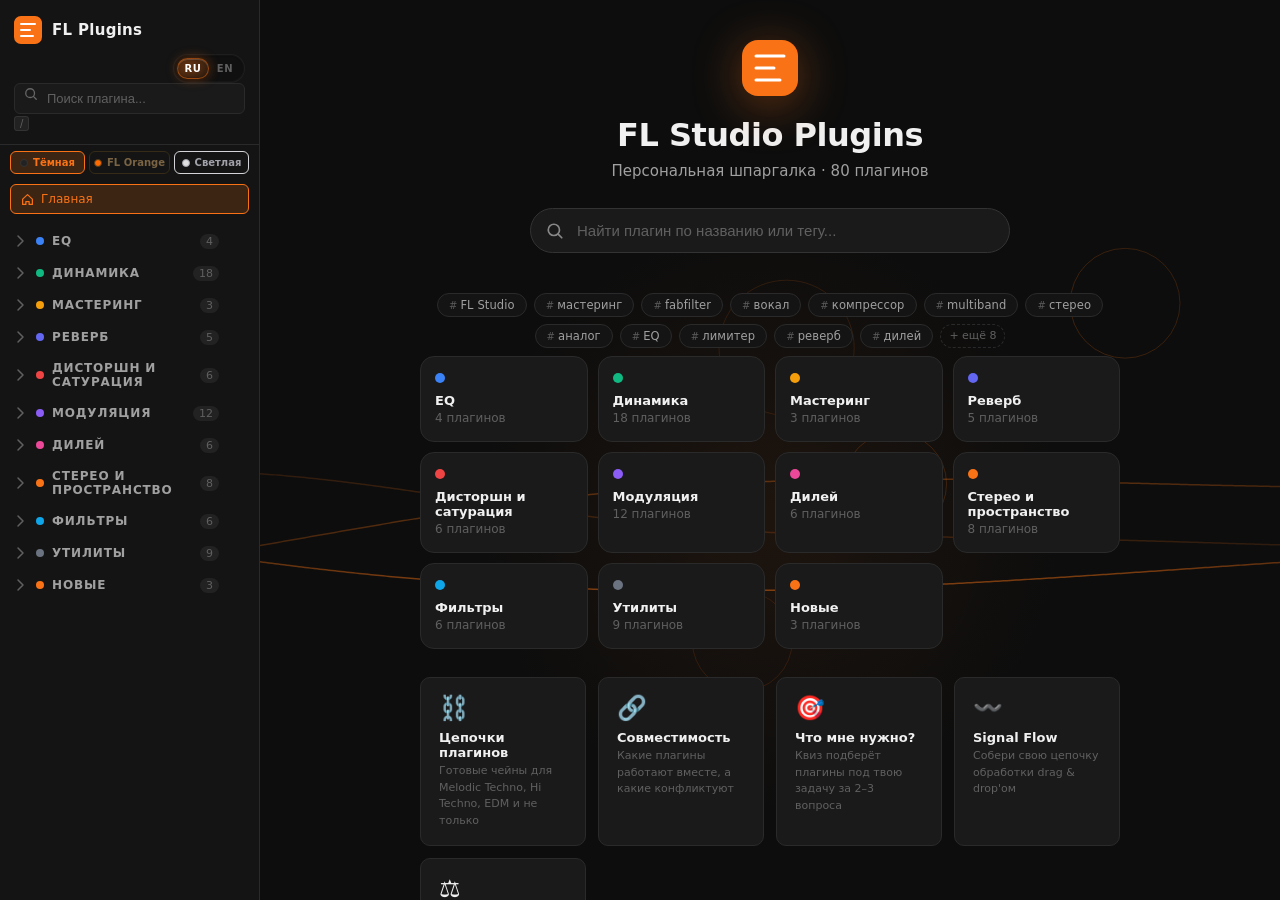
==== index.html @ 652b51f6 "Initial commit: FL Studio plugin cheatsheet" ====
<!DOCTYPE html>
<html lang="ru">
<head>
  <meta charset="UTF-8">
  <meta name="viewport" content="width=device-width, initial-scale=1.0">
  <title>FL Studio — Plugin Cheatsheet</title>
  <link rel="stylesheet" href="css/styles.css">
</head>
<body>

  <!-- ===== SIDEBAR ===== -->
  <aside id="sidebar">
    <div class="sidebar-top">
      <div class="logo" onclick="goHome()" title="На главную" style="cursor:pointer">
        <svg width="28" height="28" viewBox="0 0 28 28" fill="none">
          <rect width="28" height="28" rx="7" fill="#F97316"/>
          <path d="M7 8h14M7 14h9M7 20h12" stroke="#fff" stroke-width="2" stroke-linecap="round"/>
        </svg>
        <span>FL Plugins</span>
      </div>
      <div class="lang-switch" id="lang-switch">
        <div class="lang-switch-thumb"></div>
        <button class="lang-switch-opt" id="lang-btn-ru" onclick="setLang('ru')">RU</button>
        <button class="lang-switch-opt" id="lang-btn-en" onclick="setLang('en')">EN</button>
      </div>
      <div class="sidebar-search-wrap">
        <svg class="search-icon" width="14" height="14" viewBox="0 0 16 16" fill="none">
          <circle cx="7" cy="7" r="5" stroke="#666" stroke-width="1.5"/>
          <path d="M11 11l3 3" stroke="#666" stroke-width="1.5" stroke-linecap="round"/>
        </svg>
        <input type="text" id="sidebar-search" placeholder="Поиск плагина...">
        <span class="kbd">/</span>
      </div>
    </div>

    <div class="sidebar-home-wrap">
      <button class="sidebar-home-btn" id="sidebar-home-btn" onclick="goHome()">
        <svg width="13" height="13" viewBox="0 0 16 16" fill="none">
          <path d="M2 7.5L8 2l6 5.5V14H10v-3.5H6V14H2V7.5z"
                stroke="currentColor" stroke-width="1.5"
                stroke-linejoin="round" stroke-linecap="round"/>
        </svg>
        Главная
      </button>
    </div>

    <nav id="plugin-tree">
      <!-- заполняется из app.js -->
    </nav>
  </aside>

  <!-- ===== MAIN ===== -->
  <main id="main">

    <!-- WELCOME SCREEN -->
    <div id="welcome">
      <canvas id="welcome-canvas"></canvas>
      <div class="welcome-glow"></div>
      <div class="welcome-inner">
        <div class="welcome-logo">
          <svg width="56" height="56" viewBox="0 0 56 56" fill="none">
            <rect width="56" height="56" rx="16" fill="#F97316"/>
            <path d="M14 16h28M14 28h18M14 40h24" stroke="#fff" stroke-width="3" stroke-linecap="round"/>
          </svg>
        </div>
        <h1>FL Studio Plugins</h1>
        <p>Персональная шпаргалка · <span id="total-count"></span> плагинов</p>
        <div class="welcome-search-wrap">
          <svg width="18" height="18" viewBox="0 0 16 16" fill="none">
            <circle cx="7" cy="7" r="5" stroke="#888" stroke-width="1.5"/>
            <path d="M11 11l3 3" stroke="#888" stroke-width="1.5" stroke-linecap="round"/>
          </svg>
          <input type="text" id="welcome-search" placeholder="Найти плагин по названию или тегу...">
        </div>
        <!-- Tag chips — заполняются из app.js -->
        <div id="tag-chips-wrap" class="tag-chips-wrap"></div>
        <div id="category-grid">
          <!-- карточки категорий из app.js -->
        </div>
      </div>
    </div>

    <!-- PLUGIN DETAIL -->
    <div id="plugin-detail" class="hidden">

      <div id="plugin-hero">
        <div id="plugin-hero-bg"></div>
        <div class="plugin-hero-content">
          <div id="plugin-icon-wrap">
            <!-- svg иконка из app.js -->
          </div>
          <div class="plugin-hero-meta">
            <div id="plugin-developer"></div>
            <h1 id="plugin-name"></h1>
            <p id="plugin-tagline"></p>
            <div id="plugin-badge-row"></div>
          </div>
        </div>
      </div>

      <div class="plugin-body">
        <div class="tabs" id="tabs">
          <button class="tab-btn active" data-tab="overview">Обзор</button>
          <button class="tab-btn" data-tab="guide">Полный гайд</button>
          <button class="tab-btn" data-tab="tips">Типсы и трюки</button>
          <button class="tab-btn" data-tab="params">Параметры</button>
          <button class="tab-btn tab-btn-forum" data-tab="forum">
            <svg width="11" height="11" viewBox="0 0 16 16" fill="none" style="margin-right:4px;vertical-align:-1px;flex-shrink:0">
              <path d="M2 3h12v8H9l-3 3v-3H2V3z" stroke="currentColor" stroke-width="1.5" stroke-linejoin="round"/>
            </svg>С форумов
          </button>
        </div>

        <div id="tab-overview" class="tab-pane active"></div>
        <div id="tab-guide"    class="tab-pane"></div>
        <div id="tab-tips"     class="tab-pane"></div>
        <div id="tab-params"   class="tab-pane"></div>
        <div id="tab-forum"    class="tab-pane"></div>
      </div>

    </div>

  </main>

  <!-- Sidebar hover tooltip -->
  <div id="sidebar-plugin-tooltip"></div>

  <script src="js/data.js"></script>
  <script src="js/chains.js"></script>
  <script src="js/lang.js"></script>
  <script src="js/data.en.js"></script>

  <script src="js/app/core.js"></script>
  <script src="js/app/helpers.js"></script>
  <script src="js/app/init.js"></script>
  <script src="js/app/tag-chips-welcome-canvas.js"></script>
  <script src="js/app/sidebar-categories.js"></script>
  <script src="js/app/category-screen-anim.js"></script>
  <script src="js/app/feature-screen.js"></script>
  <script src="js/app/chains-screen.js"></script>
  <script src="js/app/compat-quiz-screen.js"></script>
  <script src="js/app/plugin-detail.js"></script>
  <script src="js/app/tabs-search-screens.js"></script>
  <script src="js/app/keyboard-nav.js"></script>
  <script src="js/app/compare-screen.js"></script>
  <script src="js/app/param-animations.js"></script>
  <script src="js/app/signal-flow.js"></script>
  <script src="js/app/main.js"></script>
</body>
</html>
---- css/styles.css ----
/* ============================================================
   FL Studio Plugin Cheatsheet — Theme System
   ============================================================ */

/* ── Dark (default) ── */
:root,
[data-theme="dark"] {
  --bg:          #0d0d0d;
  --bg-2:        #141414;
  --bg-3:        #1a1a1a;
  --bg-4:        #222222;
  --border:      #2a2a2a;
  --border-2:    #333333;
  --text:        #f0f0f0;
  --text-2:      #a0a0a0;
  --text-3:      #606060;
  --accent:      #F97316;
  --accent-dim:  #c45d0f;
  --accent-glow: rgba(249,115,22,0.18);
  --hero-img-filter: brightness(0.9);
}

/* ── FL Studio Orange ── */
[data-theme="fl-orange"] {
  --bg:          #100e09;
  --bg-2:        #181408;
  --bg-3:        #201a0e;
  --bg-4:        #2a2214;
  --border:      #352b17;
  --border-2:    #4a3a20;
  --text:        #f5e8d0;
  --text-2:      #b89e78;
  --text-3:      #7a6444;
  --accent:      #FF6B00;
  --accent-dim:  #cc5500;
  --accent-glow: rgba(255,107,0,0.2);
  --hero-img-filter: brightness(0.85) sepia(0.15);
}

/* ── Light ── */
[data-theme="light"] {
  --bg:          #f4f4f5;
  --bg-2:        #ffffff;
  --bg-3:        #f0f0f1;
  --bg-4:        #e4e4e7;
  --border:      #d4d4d8;
  --border-2:    #a1a1aa;
  --text:        #18181b;
  --text-2:      #52525b;
  --text-3:      #a1a1aa;
  --accent:      #ea5c00;
  --accent-dim:  #c44d00;
  --accent-glow: rgba(234,92,0,0.12);
  --hero-img-filter: brightness(0.95) saturate(0.9);
}

:root {
  --radius-sm:   6px;
  --radius-md:   10px;
  --radius-lg:   14px;
  --sidebar-w:   260px;
  --transition:  0.18s ease;
}

*, *::before, *::after { box-sizing: border-box; margin: 0; padding: 0; }

html, body {
  height: 100%;
  background: var(--bg);
  color: var(--text);
  font-family: -apple-system, BlinkMacSystemFont, 'Segoe UI', system-ui, sans-serif;
  font-size: 14px;
  overflow: hidden;
}

/* ============================================================
   LAYOUT
   ============================================================ */

body { display: flex; height: 100vh; }

#sidebar {
  width: var(--sidebar-w);
  min-width: var(--sidebar-w);
  background: var(--bg-2);
  border-right: 1px solid var(--border);
  display: flex;
  flex-direction: column;
  overflow: hidden;
}

#main {
  flex: 1;
  overflow-y: auto;
  position: relative;
  background: var(--bg);
}

/* ============================================================
   SIDEBAR — TOP
   ============================================================ */

.sidebar-top {
  padding: 16px 14px 12px;
  border-bottom: 1px solid var(--border);
  flex-shrink: 0;
}

.logo {
  display: flex;
  align-items: center;
  gap: 10px;
  margin-bottom: 12px;
}

.logo span {
  font-size: 15px;
  font-weight: 600;
  color: var(--text);
  letter-spacing: 0.02em;
}

.sidebar-search-wrap {
  position: relative;
}

.sidebar-search-wrap .search-icon {
  position: absolute;
  left: 10px;
  top: 50%;
  transform: translateY(-50%);
  pointer-events: none;
}

#sidebar-search {
  width: 100%;
  background: var(--bg-3);
  border: 1px solid var(--border);
  border-radius: var(--radius-sm);
  color: var(--text);
  font-size: 13px;
  padding: 7px 10px 7px 32px;
  outline: none;
  transition: border-color var(--transition);
}

#sidebar-search::placeholder { color: var(--text-3); }

#sidebar-search:focus {
  border-color: var(--accent);
}

/* ============================================================
   SIDEBAR — PLUGIN TREE
   ============================================================ */

#plugin-tree {
  flex: 1;
  overflow-y: auto;
  padding: 8px 0 16px;
}

#plugin-tree::-webkit-scrollbar { width: 4px; }
#plugin-tree::-webkit-scrollbar-track { background: transparent; }
#plugin-tree::-webkit-scrollbar-thumb { background: var(--bg-4); border-radius: 4px; }

/* Home button */
.sidebar-home-wrap {
  padding: 6px 10px 4px;
}

.sidebar-home-btn {
  display: flex;
  align-items: center;
  gap: 7px;
  width: 100%;
  padding: 7px 10px;
  background: var(--bg-3);
  border: 1px solid var(--border);
  border-radius: var(--radius-sm);
  color: var(--text-3);
  font-size: 12px;
  font-weight: 500;
  font-family: inherit;
  cursor: pointer;
  transition: all var(--transition);
  text-align: left;
}

.sidebar-home-btn:hover {
  background: var(--accent-glow);
  border-color: var(--accent);
  color: var(--accent);
}

.sidebar-home-btn.active {
  background: var(--accent-glow);
  border-color: var(--accent);
  color: var(--accent);
}

/* Category group */
.tree-category {
  margin-bottom: 2px;
}

.tree-cat-header {
  display: flex;
  align-items: center;
  gap: 8px;
  padding: 7px 14px;
  cursor: pointer;
  user-select: none;
  transition: background var(--transition);
  border-radius: 0;
}

.tree-cat-header:hover { background: var(--bg-3); }

.tree-cat-arrow {
  width: 14px;
  height: 14px;
  flex-shrink: 0;
  transition: transform 0.2s ease;
  color: var(--text-3);
}

.tree-category.open .tree-cat-arrow {
  transform: rotate(90deg);
}

.tree-cat-dot {
  width: 8px;
  height: 8px;
  border-radius: 50%;
  flex-shrink: 0;
}

.tree-cat-name {
  font-size: 12px;
  font-weight: 600;
  text-transform: uppercase;
  letter-spacing: 0.07em;
  color: var(--text-2);
  flex: 1;
}

/* Кнопка «открыть экран категории» в заголовке сайдбара */
.tree-cat-open-btn {
  opacity: 0;
  background: none;
  border: none;
  color: var(--text-3);
  cursor: pointer;
  padding: 2px 4px;
  border-radius: 4px;
  font-size: 12px;
  line-height: 1;
  transition: opacity 0.15s, color 0.15s, background 0.15s;
  flex-shrink: 0;
}
.tree-cat-header:hover .tree-cat-open-btn {
  opacity: 1;
}
.tree-cat-open-btn:hover {
  color: var(--accent);
  background: var(--accent-glow);
}

.tree-cat-count {
  font-size: 11px;
  color: var(--text-3);
  background: var(--bg-4);
  padding: 1px 6px;
  border-radius: 10px;
}

/* Plugin list inside category */
.tree-plugins {
  display: none;
  padding: 2px 0 4px 0;
}

.tree-category.open .tree-plugins { display: block; }

.tree-plugin {
  display: flex;
  align-items: center;
  gap: 8px;
  padding: 6px 14px 6px 36px;
  cursor: pointer;
  transition: background var(--transition);
  border-radius: 0;
  position: relative;
}

.tree-plugin:hover { background: var(--bg-3); }

.tree-plugin.active {
  background: var(--accent-glow);
}

.tree-plugin.active .tree-plugin-name {
  color: var(--accent);
}

.tree-plugin-name {
  font-size: 13px;
  color: var(--text-2);
  white-space: nowrap;
  overflow: hidden;
  text-overflow: ellipsis;
  transition: color var(--transition);
}

.tree-plugin-badge {
  margin-left: auto;
  font-size: 10px;
  padding: 1px 6px;
  border-radius: 8px;
  flex-shrink: 0;
  opacity: 0.7;
}

/* ============================================================
   WELCOME SCREEN
   ============================================================ */

#welcome {
  min-height: 100vh;
  display: flex;
  align-items: center;
  justify-content: center;
  padding: 40px 24px;
  position: relative;
  overflow: hidden;
}

#welcome-canvas {
  position: absolute;
  inset: 0;
  width: 100%;
  height: 100%;
  pointer-events: none;
  z-index: 0;
  opacity: 1;
  /* Маска: плавно гасим только у самых краёв */
  -webkit-mask-image: radial-gradient(ellipse 90% 85% at 50% 50%,
    black 40%, rgba(0,0,0,0.6) 70%, transparent 92%);
  mask-image: radial-gradient(ellipse 90% 85% at 50% 50%,
    black 40%, rgba(0,0,0,0.6) 70%, transparent 92%);
}

/* контент поверх канваса */
.welcome-glow,
.welcome-inner { position: relative; z-index: 1; }

.welcome-glow {
  position: absolute;
  width: 600px;
  height: 600px;
  border-radius: 50%;
  background: radial-gradient(circle, rgba(249,115,22,0.07) 0%, transparent 70%);
  top: 50%;
  left: 50%;
  transform: translate(-50%, -50%);
  pointer-events: none;
}

.welcome-inner {
  max-width: 700px;
  width: 100%;
  text-align: center;
  position: relative;
  z-index: 1;
}

.welcome-logo {
  display: flex;
  justify-content: center;
  margin-bottom: 20px;
}

.welcome-logo svg {
  filter: drop-shadow(0 8px 24px rgba(249,115,22,0.4));
}

#welcome h1 {
  font-size: 32px;
  font-weight: 700;
  color: var(--text);
  margin-bottom: 8px;
  letter-spacing: -0.5px;
}

#welcome p {
  font-size: 15px;
  color: var(--text-2);
  margin-bottom: 28px;
}

.welcome-search-wrap {
  position: relative;
  max-width: 480px;
  margin: 0 auto 36px;
}

.welcome-search-wrap svg {
  position: absolute;
  left: 16px;
  top: 50%;
  transform: translateY(-50%);
  pointer-events: none;
}

#welcome-search {
  width: 100%;
  background: var(--bg-3);
  border: 1px solid var(--border-2);
  border-radius: 50px;
  color: var(--text);
  font-size: 15px;
  padding: 13px 20px 13px 46px;
  outline: none;
  transition: border-color var(--transition), box-shadow var(--transition);
}

#welcome-search::placeholder { color: var(--text-3); }

#welcome-search:focus {
  border-color: var(--accent);
  box-shadow: 0 0 0 3px var(--accent-glow);
}

/* Category grid cards */
#category-grid {
  display: grid;
  grid-template-columns: repeat(auto-fill, minmax(150px, 1fr));
  gap: 10px;
}

.cat-card {
  background: var(--bg-3);
  border: 1px solid var(--border);
  border-radius: var(--radius-lg);
  padding: 16px 14px;
  cursor: pointer;
  transition: background var(--transition), border-color var(--transition), transform 0.15s ease;
  text-align: left;
}

.cat-card:hover {
  background: var(--bg-4);
  border-color: var(--border-2);
  transform: translateY(-2px);
}

.cat-card-dot {
  width: 10px;
  height: 10px;
  border-radius: 50%;
  margin-bottom: 10px;
}

.cat-card-name {
  font-size: 13px;
  font-weight: 600;
  color: var(--text);
  margin-bottom: 3px;
}

.cat-card-count {
  font-size: 12px;
  color: var(--text-3);
}

/* ============================================================
   PLUGIN DETAIL — HERO
   ============================================================ */

#plugin-detail {
  min-height: 100vh;
}

#plugin-hero {
  position: relative;
  padding: 36px 36px 32px;
  overflow: hidden;
  min-height: 200px;
  display: flex;
  align-items: stretch;
}

#plugin-hero-bg {
  position: absolute;
  inset: 0;
  z-index: 0;
}

/* bottom fade */
#plugin-hero::after {
  content: '';
  position: absolute;
  inset: 0;
  background: linear-gradient(to bottom, transparent 40%, rgba(13,13,13,0.98) 100%);
  z-index: 1;
  pointer-events: none;
}

.plugin-hero-content {
  position: relative;
  z-index: 2;
  display: flex;
  align-items: flex-start;
  gap: 24px;
  flex: 1;
  min-width: 0;
}

/* Screenshot — справа, видна как интерфейс */
#plugin-hero-img {
  position: absolute;
  right: 0;
  top: 0;
  height: 100%;
  width: auto;
  max-width: 55%;
  object-fit: cover;
  object-position: left top;
  z-index: 1;
  opacity: 0.82;
  /* fade слева чтобы не перекрывало текст */
  -webkit-mask-image: linear-gradient(to right, transparent 0%, black 28%, black 85%, transparent 100%);
  mask-image:         linear-gradient(to right, transparent 0%, black 28%, black 85%, transparent 100%);
  pointer-events: none;
  border-radius: 0;
  filter: var(--hero-img-filter, none);
}

/* Plugin icon */
#plugin-icon-wrap {
  flex-shrink: 0;
}

#plugin-icon-wrap svg,
#plugin-icon-wrap .plugin-icon-svg {
  width: 72px;
  height: 72px;
  border-radius: 18px;
  display: block;
  filter: drop-shadow(0 8px 20px rgba(0,0,0,0.5));
}

.plugin-icon-logo {
  width: 72px;
  height: 72px;
  border-radius: 18px;
  display: flex;
  align-items: center;
  justify-content: center;
  border: 1px solid rgba(255,255,255,0.12);
  backdrop-filter: blur(8px);
  filter: drop-shadow(0 8px 20px rgba(0,0,0,0.5));
  overflow: hidden;
}

.plugin-hero-meta {
  flex: 1;
  padding-top: 4px;
}

#plugin-developer {
  font-size: 12px;
  font-weight: 600;
  letter-spacing: 0.1em;
  text-transform: uppercase;
  color: var(--text-2);
  margin-bottom: 6px;
}

#plugin-name {
  font-size: 28px;
  font-weight: 700;
  color: #fff;
  letter-spacing: -0.5px;
  margin-bottom: 6px;
  text-shadow: 0 2px 10px rgba(0,0,0,0.5);
}

#plugin-tagline {
  font-size: 14px;
  color: rgba(255,255,255,0.65);
  margin-bottom: 14px;
  line-height: 1.5;
}

#plugin-badge-row {
  display: flex;
  flex-wrap: wrap;
  gap: 6px;
}

.hero-badge {
  font-size: 11px;
  font-weight: 500;
  padding: 3px 10px;
  border-radius: 20px;
  background: rgba(255,255,255,0.12);
  color: rgba(255,255,255,0.8);
  border: 1px solid rgba(255,255,255,0.15);
  backdrop-filter: blur(8px);
}

/* ============================================================
   PLUGIN DETAIL — BODY / TABS
   ============================================================ */

.plugin-body {
  padding: 0 36px 48px;
}

.tabs {
  display: flex;
  gap: 4px;
  border-bottom: 1px solid var(--border);
  margin-bottom: 28px;
  padding-top: 4px;
}

.tab-btn {
  background: none;
  border: none;
  color: var(--text-3);
  font-size: 13px;
  font-weight: 500;
  padding: 10px 16px;
  cursor: pointer;
  border-bottom: 2px solid transparent;
  margin-bottom: -1px;
  transition: color var(--transition), border-color var(--transition);
}

.tab-btn:hover { color: var(--text-2); }

.tab-btn.active {
  color: var(--accent);
  border-bottom-color: var(--accent);
}

.tab-pane { display: none; }
.tab-pane.active { display: block; }

/* ============================================================
   TAB — OVERVIEW
   ============================================================ */

.overview-grid {
  display: grid;
  grid-template-columns: 1fr 1fr;
  gap: 16px;
  margin-bottom: 20px;
}

@media (max-width: 700px) {
  .overview-grid { grid-template-columns: 1fr; }
}

.info-block {
  background: var(--bg-3);
  border: 1px solid var(--border);
  border-radius: var(--radius-md);
  padding: 18px 20px;
}

.info-block-label {
  font-size: 11px;
  font-weight: 600;
  letter-spacing: 0.09em;
  text-transform: uppercase;
  color: var(--text-3);
  margin-bottom: 10px;
}

.info-block p {
  font-size: 13px;
  color: var(--text-2);
  line-height: 1.65;
}

.info-block ul {
  list-style: none;
  display: flex;
  flex-direction: column;
  gap: 7px;
}

.info-block ul li {
  font-size: 13px;
  color: var(--text-2);
  line-height: 1.5;
  padding-left: 16px;
  position: relative;
}

.info-block ul li::before {
  content: '';
  position: absolute;
  left: 0;
  top: 8px;
  width: 5px;
  height: 5px;
  border-radius: 50%;
}

.pros-block ul li::before { background: #22c55e; }
.cons-block ul li::before { background: #ef4444; }

.use-block { grid-column: 1 / -1; }

.tags-row {
  display: flex;
  flex-wrap: wrap;
  gap: 6px;
  margin-top: 16px;
}

.tag {
  font-size: 11px;
  padding: 4px 10px;
  border-radius: 20px;
  background: var(--bg-4);
  color: var(--text-3);
  border: 1px solid var(--border);
}

/* ============================================================
   TAB — GUIDE (accordion)
   ============================================================ */

.guide-accordion {
  display: flex;
  flex-direction: column;
  gap: 6px;
}

.guide-item {
  background: var(--bg-3);
  border: 1px solid var(--border);
  border-radius: var(--radius-md);
  overflow: hidden;
  transition: border-color var(--transition);
}

.guide-item.open {
  border-color: var(--border-2);
}

.guide-item-header {
  display: flex;
  align-items: center;
  gap: 10px;
  padding: 12px 16px;
  cursor: pointer;
  user-select: none;
  transition: background var(--transition);
}

.guide-item-header:hover { background: var(--bg-4); }

.guide-item-arrow {
  width: 16px;
  height: 16px;
  flex-shrink: 0;
  color: var(--text-3);
  transition: transform 0.2s ease;
}

.guide-item.open .guide-item-arrow {
  transform: rotate(90deg);
  color: var(--accent);
}

.guide-item-accent {
  width: 3px;
  height: 14px;
  background: var(--accent);
  border-radius: 2px;
  flex-shrink: 0;
  opacity: 0.6;
  transition: opacity var(--transition);
}

.guide-item.open .guide-item-accent { opacity: 1; }

.guide-item-title {
  font-size: 13px;
  font-weight: 600;
  color: var(--text-2);
  flex: 1;
  transition: color var(--transition);
}

.guide-item.open .guide-item-title { color: var(--text); }

.guide-item-body {
  display: none;
  padding: 0 16px 14px 45px;
}

.guide-item.open .guide-item-body { display: block; }

.guide-item-body p {
  font-size: 13px;
  color: var(--text-2);
  line-height: 1.7;
  white-space: pre-line;
}

.param-table {
  width: 100%;
  border-collapse: collapse;
  margin-top: 4px;
}

.param-table th,
.param-table td {
  text-align: left;
  padding: 7px 12px;
  font-size: 12px;
  border-bottom: 1px solid var(--border);
}

.param-table th {
  color: var(--text-3);
  font-weight: 600;
  text-transform: uppercase;
  letter-spacing: 0.06em;
  background: var(--bg-4);
}

.param-table td { color: var(--text-2); }
.param-table tr:last-child td { border-bottom: none; }
.param-table td:first-child { color: var(--text); font-weight: 500; white-space: nowrap; }

/* ============================================================
   TAB — TIPS
   ============================================================ */

.tips-list {
  display: flex;
  flex-direction: column;
  gap: 12px;
}

.tip-card {
  background: var(--bg-3);
  border: 1px solid var(--border);
  border-left: 3px solid var(--accent);
  border-radius: var(--radius-md);
  padding: 14px 18px;
  display: flex;
  gap: 14px;
  align-items: flex-start;
}

.tip-num {
  font-size: 11px;
  font-weight: 700;
  color: var(--accent);
  background: var(--accent-glow);
  border-radius: 6px;
  padding: 2px 7px;
  flex-shrink: 0;
  margin-top: 1px;
}

.tip-text {
  font-size: 13px;
  color: var(--text-2);
  line-height: 1.65;
}

.tip-text strong {
  color: var(--text);
}

/* ============================================================
   BADGE COLORS
   ============================================================ */

.b-eq     { background: #1a3a5c; color: #60a5fa; }
.b-comp   { background: #1a3a2a; color: #4ade80; }
.b-limit  { background: #3a2a10; color: #fb923c; }
.b-fx     { background: #2a1a4a; color: #a78bfa; }
.b-reverb { background: #1a3535; color: #34d399; }
.b-delay  { background: #3a1a28; color: #f472b6; }
.b-spatial{ background: #3a2215; color: #fb923c; }
.b-master { background: #2a2a20; color: #d4d4aa; }
.b-util   { background: #3a1a1a; color: #f87171; }
.b-dist   { background: #3a2010; color: #fb923c; }
.b-filter { background: #1a3050; color: #93c5fd; }

.badge {
  font-size: 10px;
  font-weight: 600;
  padding: 2px 8px;
  border-radius: 10px;
  letter-spacing: 0.04em;
}

/* ============================================================
   SCROLLBAR — MAIN
   ============================================================ */

#main::-webkit-scrollbar { width: 6px; }
#main::-webkit-scrollbar-track { background: transparent; }
#main::-webkit-scrollbar-thumb { background: var(--bg-4); border-radius: 6px; }

/* ============================================================
   SEARCH RESULTS IN CENTER
   ============================================================ */

#search-results {
  padding: 24px 36px;
}

#search-results h2 {
  font-size: 14px;
  font-weight: 600;
  color: var(--text-2);
  margin-bottom: 16px;
}

.search-result-item {
  display: flex;
  align-items: center;
  gap: 12px;
  padding: 12px 16px;
  border-radius: var(--radius-md);
  cursor: pointer;
  transition: background var(--transition);
  border: 1px solid transparent;
}

.search-result-item:hover {
  background: var(--bg-3);
  border-color: var(--border);
}

.search-result-name {
  font-size: 14px;
  font-weight: 500;
  color: var(--text);
}

.search-result-cat {
  font-size: 12px;
  color: var(--text-3);
  margin-top: 2px;
}

/* ============================================================
   UTILS
   ============================================================ */

.hidden { display: none !important; }

/* fade-in animation */
@keyframes fadeIn {
  from { opacity: 0; transform: translateY(8px); }
  to   { opacity: 1; transform: translateY(0); }
}

#plugin-detail:not(.hidden),
#welcome {
  animation: fadeIn 0.22s ease;
}

/* ============================================================
   FEATURE NAV (welcome screen — 3 cards)
   ============================================================ */

.feature-nav {
  display: grid;
  grid-template-columns: repeat(4, 1fr);
  gap: 12px;
  margin-top: 28px;
  width: 100%;
  max-width: 800px;
}

.feature-card {
  background: var(--bg-3);
  border: 1px solid var(--border);
  border-radius: var(--radius-md);
  padding: 16px 18px;
  cursor: pointer;
  transition: border-color var(--transition), background var(--transition), transform 0.15s;
  text-align: left;
}

.feature-card:hover {
  border-color: var(--accent);
  background: var(--bg-4);
  transform: translateY(-2px);
}

.feature-card-icon { font-size: 24px; margin-bottom: 8px; display: block; }
.feature-card-name { font-size: 13px; font-weight: 700; color: var(--text); }
.feature-card-desc { font-size: 11px; color: var(--text-3); margin-top: 3px; line-height: 1.5; }

/* ============================================================
   SCREENS — chains, compat, quiz
   ============================================================ */

.feature-screen {
  padding: 32px 36px;
  max-width: 860px;
  margin: 0 auto;
  animation: fadeIn 0.22s ease;
}

.screen-header {
  display: flex;
  align-items: center;
  gap: 12px;
  margin-bottom: 28px;
}

.screen-back {
  display: flex;
  align-items: center;
  gap: 6px;
  font-size: 12px;
  color: var(--text-3);
  cursor: pointer;
  padding: 5px 8px;
  border-radius: var(--radius-sm);
  transition: color var(--transition), background var(--transition);
  border: none;
  background: none;
}

.screen-back:hover { color: var(--text); background: var(--bg-3); }

/* Back button on plugin detail hero */
.plugin-detail-back {
  display: none; /* shown dynamically */
  align-items: center;
  gap: 6px;
  font-size: 12px;
  color: var(--text-3);
  cursor: pointer;
  padding: 5px 10px;
  border-radius: var(--radius-sm);
  border: none;
  background: rgba(0,0,0,0.18);
  position: absolute;
  top: 14px;
  left: 18px;
  z-index: 10;
  transition: color 0.15s, background 0.15s;
}
.plugin-detail-back:hover { color: var(--text); background: rgba(0,0,0,0.32); }

.screen-title {
  font-size: 20px;
  font-weight: 700;
  color: var(--text);
  flex: 1;
}

/* ── Chains list ── */
.chains-genres {
  display: flex;
  gap: 8px;
  flex-wrap: wrap;
  margin-bottom: 20px;
}

.genre-pill {
  font-size: 11px;
  font-weight: 600;
  padding: 4px 12px;
  border-radius: 20px;
  border: 1px solid var(--border);
  cursor: pointer;
  color: var(--text-3);
  background: var(--bg-3);
  transition: all var(--transition);
}

.genre-pill.active, .genre-pill:hover {
  border-color: var(--accent);
  color: var(--accent);
  background: var(--accent-glow);
}

.chains-grid {
  display: grid;
  grid-template-columns: repeat(auto-fill, minmax(260px, 1fr));
  gap: 12px;
}

.chain-card {
  background: var(--bg-3);
  border: 1px solid var(--border);
  border-radius: var(--radius-md);
  padding: 16px;
  cursor: pointer;
  transition: border-color var(--transition), transform 0.15s;
  position: relative;
  overflow: hidden;
}

.chain-card::before {
  content: '';
  position: absolute;
  top: 0; left: 0; right: 0;
  height: 3px;
  background: var(--chain-color, var(--accent));
}

.chain-card:hover { border-color: var(--border-2); transform: translateY(-2px); }

.chain-card-header {
  display: flex;
  align-items: center;
  gap: 10px;
  margin-bottom: 8px;
}

.chain-icon { font-size: 22px; }

.chain-genre-tag {
  font-size: 10px;
  font-weight: 700;
  letter-spacing: 0.06em;
  text-transform: uppercase;
  padding: 2px 7px;
  border-radius: 10px;
  margin-left: auto;
  color: var(--chain-color, var(--accent));
  background: color-mix(in srgb, var(--chain-color, var(--accent)) 12%, transparent);
  border: 1px solid color-mix(in srgb, var(--chain-color, var(--accent)) 30%, transparent);
}

.chain-card-name { font-size: 13px; font-weight: 700; color: var(--text); margin-bottom: 5px; }
.chain-card-desc { font-size: 11px; color: var(--text-3); line-height: 1.5; }

.chain-plugins-preview {
  display: flex;
  gap: 4px;
  margin-top: 10px;
  flex-wrap: wrap;
}

.chain-plugin-dot {
  font-size: 10px;
  color: var(--text-3);
  background: var(--bg-4);
  padding: 2px 7px;
  border-radius: 8px;
  border: 1px solid var(--border);
}

/* ── Chain Detail ── */
.chain-detail-header {
  display: flex;
  align-items: flex-start;
  gap: 16px;
  margin-bottom: 24px;
  padding-bottom: 20px;
  border-bottom: 1px solid var(--border);
}

.chain-detail-icon { font-size: 40px; line-height: 1; }

.chain-detail-meta h1 { font-size: 22px; font-weight: 700; color: var(--text); margin-bottom: 6px; }
.chain-detail-meta p  { font-size: 13px; color: var(--text-2); line-height: 1.6; }

.chain-steps {
  display: flex;
  flex-direction: column;
  gap: 0;
  position: relative;
}

.chain-steps::before {
  content: '';
  position: absolute;
  left: 22px;
  top: 44px;
  bottom: 20px;
  width: 2px;
  background: linear-gradient(to bottom, var(--accent) 0%, var(--border) 100%);
  opacity: 0.4;
}

.chain-step {
  display: grid;
  grid-template-columns: 44px 1fr;
  gap: 16px;
  padding: 14px 0;
  align-items: start;
}

.chain-step-num {
  width: 44px;
  height: 44px;
  border-radius: 50%;
  background: var(--bg-3);
  border: 2px solid var(--border);
  display: flex;
  align-items: center;
  justify-content: center;
  font-size: 13px;
  font-weight: 700;
  color: var(--accent);
  flex-shrink: 0;
  position: relative;
  z-index: 1;
  transition: border-color var(--transition), background var(--transition);
}

.chain-step:hover .chain-step-num {
  border-color: var(--accent);
  background: var(--accent-glow);
}

.chain-step-body {
  background: var(--bg-3);
  border: 1px solid var(--border);
  border-radius: var(--radius-md);
  padding: 12px 16px;
  transition: border-color var(--transition);
  cursor: pointer;
}

.chain-step-body:hover { border-color: var(--accent); }

.chain-step-role {
  font-size: 10px;
  font-weight: 700;
  letter-spacing: 0.08em;
  text-transform: uppercase;
  color: var(--accent);
  margin-bottom: 3px;
}

.chain-step-name {
  font-size: 14px;
  font-weight: 700;
  color: var(--text);
  margin-bottom: 6px;
}

.chain-step-note {
  font-size: 12px;
  color: var(--text-2);
  line-height: 1.6;
}

/* ── Compat Matrix ── */
.compat-filter {
  display: flex;
  gap: 8px;
  flex-wrap: wrap;
  margin-bottom: 20px;
}

.compat-grid {
  display: grid;
  grid-template-columns: repeat(auto-fill, minmax(320px, 1fr));
  gap: 10px;
}

.compat-card {
  background: var(--bg-3);
  border: 1px solid var(--border);
  border-radius: var(--radius-md);
  padding: 14px 16px;
  display: grid;
  grid-template-columns: auto 1fr;
  gap: 10px 14px;
  align-items: start;
  transition: border-color var(--transition);
}

.compat-card:hover { border-color: var(--border-2); }

.compat-rating {
  display: flex;
  flex-direction: column;
  align-items: center;
  gap: 4px;
  padding-top: 2px;
}

.compat-dot {
  width: 12px; height: 12px;
  border-radius: 50%;
  flex-shrink: 0;
}

.compat-dot.perfect { background: #22C55E; box-shadow: 0 0 6px #22C55E66; }
.compat-dot.good    { background: #F59E0B; box-shadow: 0 0 6px #F59E0B66; }
.compat-dot.caution { background: #F97316; box-shadow: 0 0 6px #F9731666; }
.compat-dot.avoid   { background: #EF4444; box-shadow: 0 0 6px #EF444466; }

.compat-rating-text {
  font-size: 9px;
  font-weight: 700;
  text-transform: uppercase;
  letter-spacing: 0.04em;
}

.compat-rating-text.perfect { color: #22C55E; }
.compat-rating-text.good    { color: #F59E0B; }
.compat-rating-text.caution { color: #F97316; }
.compat-rating-text.avoid   { color: #EF4444; }

.compat-plugins {
  display: flex;
  align-items: center;
  gap: 6px;
  flex-wrap: wrap;
  margin-bottom: 5px;
}

.compat-plugin-name {
  font-size: 12px;
  font-weight: 700;
  color: var(--text);
  background: var(--bg-4);
  padding: 2px 8px;
  border-radius: 6px;
  border: 1px solid var(--border);
  cursor: pointer;
  transition: border-color var(--transition), color var(--transition);
}

.compat-plugin-name:hover { border-color: var(--accent); color: var(--accent); }

.compat-arrow { color: var(--text-3); font-size: 12px; }

.compat-label { font-size: 11px; font-weight: 600; color: var(--text-2); margin-bottom: 4px; }
.compat-note  { font-size: 12px; color: var(--text-3); line-height: 1.6; }

/* ── Quiz ── */
.quiz-wrap {
  max-width: 560px;
  margin: 0 auto;
}

.quiz-progress {
  height: 3px;
  background: var(--bg-4);
  border-radius: 2px;
  margin-bottom: 32px;
  overflow: hidden;
}

.quiz-progress-bar {
  height: 100%;
  background: var(--accent);
  border-radius: 2px;
  transition: width 0.4s ease;
}

.quiz-question {
  text-align: center;
  margin-bottom: 28px;
}

.quiz-q-icon { font-size: 36px; margin-bottom: 12px; display: block; }
.quiz-q-text { font-size: 20px; font-weight: 700; color: var(--text); }

.quiz-answers {
  display: flex;
  flex-direction: column;
  gap: 8px;
}

.quiz-answer-btn {
  background: var(--bg-3);
  border: 1px solid var(--border);
  border-radius: var(--radius-md);
  padding: 14px 20px;
  text-align: left;
  font-size: 14px;
  color: var(--text-2);
  cursor: pointer;
  transition: all var(--transition);
  font-family: inherit;
  display: flex;
  align-items: center;
  gap: 10px;
}

.quiz-answer-btn::after {
  content: '→';
  margin-left: auto;
  color: var(--text-3);
  font-size: 16px;
  transition: transform 0.15s, color 0.15s;
}

.quiz-answer-btn:hover {
  border-color: var(--accent);
  color: var(--text);
  background: var(--accent-glow);
}

.quiz-answer-btn:hover::after { transform: translateX(4px); color: var(--accent); }

/* Quiz Result */
.quiz-result {
  animation: fadeIn 0.3s ease;
}

.quiz-result-header {
  text-align: center;
  margin-bottom: 24px;
}

.quiz-result-emoji { font-size: 48px; display: block; margin-bottom: 10px; }
.quiz-result-title { font-size: 22px; font-weight: 700; color: var(--text); margin-bottom: 6px; }

.quiz-result-plugins {
  display: flex;
  flex-direction: column;
  gap: 6px;
  margin-bottom: 20px;
}

.quiz-result-plugin {
  background: var(--bg-3);
  border: 1px solid var(--border);
  border-radius: var(--radius-md);
  padding: 10px 14px;
  display: flex;
  align-items: center;
  gap: 10px;
  cursor: pointer;
  transition: border-color var(--transition), background var(--transition);
}

.quiz-result-plugin:hover { border-color: var(--accent); background: var(--accent-glow); }

.quiz-result-plugin-dot {
  width: 8px; height: 8px;
  border-radius: 50%;
  flex-shrink: 0;
}

.quiz-result-plugin-name {
  font-size: 13px; font-weight: 600; color: var(--text); flex: 1;
}

.quiz-result-plugin-arr { color: var(--text-3); font-size: 12px; }

.quiz-result-tips {
  background: var(--bg-3);
  border: 1px solid var(--border);
  border-radius: var(--radius-md);
  padding: 16px;
  margin-bottom: 20px;
}

.quiz-result-tips h3 {
  font-size: 11px;
  font-weight: 700;
  text-transform: uppercase;
  letter-spacing: 0.08em;
  color: var(--text-3);
  margin-bottom: 10px;
}

.quiz-result-tips ul { list-style: none; display: flex; flex-direction: column; gap: 7px; }
.quiz-result-tips li {
  font-size: 12px; color: var(--text-2); line-height: 1.6;
  padding-left: 16px; position: relative;
}
.quiz-result-tips li::before {
  content: '›'; position: absolute; left: 0;
  color: var(--accent); font-size: 14px; font-weight: 700;
}

.quiz-result-chain-btn {
  display: flex;
  align-items: center;
  gap: 8px;
  background: var(--accent);
  color: #000;
  border: none;
  border-radius: var(--radius-md);
  padding: 12px 20px;
  font-size: 13px;
  font-weight: 700;
  cursor: pointer;
  transition: opacity var(--transition);
  width: 100%;
  justify-content: center;
  font-family: inherit;
  margin-bottom: 10px;
}

.quiz-result-chain-btn:hover { opacity: 0.88; }

.quiz-restart-btn {
  display: flex;
  align-items: center;
  gap: 6px;
  background: none;
  border: 1px solid var(--border);
  border-radius: var(--radius-md);
  padding: 10px 20px;
  font-size: 12px;
  color: var(--text-3);
  cursor: pointer;
  transition: all var(--transition);
  width: 100%;
  justify-content: center;
  font-family: inherit;
}

.quiz-restart-btn:hover { border-color: var(--border-2); color: var(--text); }

/* ============================================================
   TAB — FORUM TIPS
   ============================================================ */

.tab-btn-forum {
  display: flex;
  align-items: center;
  gap: 0;
}

.forum-tips-wrap {
  display: flex;
  flex-direction: column;
  gap: 10px;
}

.forum-tip-card {
  background: var(--bg-3);
  border: 1px solid var(--border);
  border-radius: var(--radius-md);
  padding: 14px 16px;
  display: grid;
  grid-template-columns: auto 1fr;
  gap: 10px 14px;
  align-items: start;
  transition: border-color var(--transition), background var(--transition);
}

.forum-tip-card:hover {
  border-color: var(--border-2);
  background: var(--bg-4);
}

.forum-tip-quote {
  font-size: 28px;
  line-height: 1;
  color: var(--accent);
  opacity: 0.35;
  font-family: Georgia, serif;
  margin-top: -4px;
  grid-row: 1 / 3;
}

.forum-tip-meta {
  display: flex;
  align-items: center;
  gap: 8px;
  flex-wrap: wrap;
}

.forum-source-badge {
  font-size: 10px;
  font-weight: 700;
  letter-spacing: 0.06em;
  text-transform: uppercase;
  padding: 2px 7px;
  border-radius: 10px;
  border: 1px solid;
}

.forum-source-badge.src-reddit   { color: #FF6314; border-color: #FF631433; background: #FF631411; }
.forum-source-badge.src-kvr      { color: #5B9BD5; border-color: #5B9BD533; background: #5B9BD511; }
.forum-source-badge.src-gear     { color: #22C55E; border-color: #22C55E33; background: #22C55E11; }
.forum-source-badge.src-fl       { color: #F97316; border-color: #F9731633; background: #F9731611; }
.forum-source-badge.src-yt       { color: #EF4444; border-color: #EF444433; background: #EF444411; }
.forum-source-badge.src-discord  { color: #7C83F7; border-color: #7C83F733; background: #7C83F711; }
.forum-source-badge.src-other    { color: var(--text-3); border-color: var(--border); background: transparent; }

.forum-tip-author {
  font-size: 11px;
  color: var(--text-3);
}

.forum-tip-text {
  font-size: 13px;
  color: var(--text-2);
  line-height: 1.7;
  grid-column: 2;
}

.forum-tip-text strong { color: var(--text); }
.forum-tip-text code {
  font-family: 'Courier New', monospace;
  font-size: 12px;
  background: var(--bg);
  padding: 1px 5px;
  border-radius: 3px;
  color: var(--accent);
}

.forum-empty {
  padding: 32px 0;
  text-align: center;
  color: var(--text-3);
  font-size: 13px;
}

.forum-empty svg {
  display: block;
  margin: 0 auto 10px;
  opacity: 0.3;
}

/* Скрин в теле гайда */
.guide-item-img {
  width: 100%;
  max-width: 520px;
  border-radius: var(--radius-md);
  margin-top: 10px;
  border: 1px solid var(--border);
  display: block;
}

/* Guide screenshot inline */
.guide-section-img {
  width: 100%;
  border-radius: var(--radius-sm);
  margin-top: 8px;
  border: 1px solid var(--border);
  opacity: 0.9;
}

/* ============================================================
   THEME SWITCHER
   ============================================================ */

.theme-switcher {
  display: flex;
  align-items: center;
  gap: 4px;
  padding: 6px 10px 4px;
}

.theme-btn {
  flex: 1;
  display: flex;
  align-items: center;
  justify-content: center;
  gap: 5px;
  padding: 5px 4px;
  border-radius: var(--radius-sm);
  border: 1px solid var(--border);
  background: none;
  cursor: pointer;
  font-size: 10px;
  font-weight: 600;
  color: var(--text-3);
  font-family: inherit;
  transition: all var(--transition);
  white-space: nowrap;
}

.theme-btn:hover   { border-color: var(--border-2); color: var(--text-2); }
.theme-btn.active  { border-color: var(--accent); color: var(--accent); background: var(--accent-glow); }

.theme-btn-dot {
  width: 8px; height: 8px;
  border-radius: 50%;
  flex-shrink: 0;
}

.lang-switch {
  position: relative;
  display: inline-flex;
  align-items: center;
  float: right;
  margin-top: -2px;
  padding: 3px;
  border-radius: 18px;
  background: rgba(0, 0, 0, 0.18);
  border: 1px solid rgba(255, 255, 255, 0.06);
  box-shadow:
    inset 0 1px 3px rgba(0, 0, 0, 0.35),
    inset 0 0 0 1px rgba(255, 255, 255, 0.03);
}

.lang-switch-thumb {
  position: absolute;
  z-index: 1;
  top: 3px;
  left: 3px;
  width: 32px;
  height: calc(100% - 6px);
  border-radius: 14px;
  background: linear-gradient(135deg,
    rgba(249, 115, 22, 0.30) 0%,
    rgba(249, 115, 22, 0.12) 100%);
  backdrop-filter: blur(10px);
  -webkit-backdrop-filter: blur(10px);
  border: 1px solid rgba(249, 115, 22, 0.45);
  box-shadow:
    0 0 12px rgba(249, 115, 22, 0.35),
    0 1px 2px rgba(0, 0, 0, 0.25),
    inset 0 1px 0 rgba(255, 255, 255, 0.16),
    inset 0 -1px 0 rgba(0, 0, 0, 0.12);
  transition: transform 0.32s cubic-bezier(0.34, 1.45, 0.64, 1);
  pointer-events: none;
}

.lang-switch[data-lang="en"] .lang-switch-thumb {
  transform: translateX(32px);
}

.lang-switch.no-anim .lang-switch-thumb {
  transition: none;
}

.lang-switch-opt {
  position: relative;
  z-index: 2;
  width: 32px;
  padding: 5px 0;
  border: none;
  background: none;
  cursor: pointer;
  font-size: 10px;
  font-weight: 700;
  letter-spacing: 0.06em;
  font-family: inherit;
  color: var(--text-3);
  border-radius: 14px;
  text-align: center;
  transition: color 0.25s;
}

.lang-switch-opt:hover { color: var(--text-2); }
.lang-switch-opt.active { color: #fff; text-shadow: 0 0 8px rgba(249, 115, 22, 0.6); }

/* ============================================================
   COMPARE SCREEN
   ============================================================ */

.compare-select-wrap {
  display: grid;
  grid-template-columns: 1fr auto 1fr;
  gap: 12px;
  align-items: center;
  margin-bottom: 24px;
}

.compare-plugin-picker {
  background: var(--bg-3);
  border: 1px solid var(--border);
  border-radius: var(--radius-md);
  padding: 12px 14px;
  cursor: pointer;
  transition: border-color var(--transition);
  min-height: 64px;
  display: flex;
  align-items: center;
  gap: 10px;
}

.compare-plugin-picker:hover  { border-color: var(--border-2); }
.compare-plugin-picker.filled { border-color: var(--accent); }

.compare-picker-dot {
  width: 10px; height: 10px;
  border-radius: 50%;
  flex-shrink: 0;
}

.compare-picker-name { font-size: 13px; font-weight: 700; color: var(--text); }
.compare-picker-dev  { font-size: 11px; color: var(--text-3); margin-top: 1px; }
.compare-picker-hint { font-size: 12px; color: var(--text-3); }

.compare-vs {
  font-size: 18px; font-weight: 900;
  color: var(--text-3);
  text-align: center;
}

.compare-split {
  display: grid;
  grid-template-columns: 1fr 1fr;
  gap: 16px;
}

.compare-col-header {
  padding: 14px 16px;
  border-radius: var(--radius-md) var(--radius-md) 0 0;
  border: 1px solid var(--border);
  border-bottom: none;
  display: flex;
  align-items: center;
  gap: 10px;
}

.compare-col-body {
  border: 1px solid var(--border);
  border-radius: 0 0 var(--radius-md) var(--radius-md);
  overflow: hidden;
}

.compare-section {
  padding: 12px 16px;
  border-bottom: 1px solid var(--border);
}

.compare-section:last-child { border-bottom: none; }

.compare-section-title {
  font-size: 10px;
  font-weight: 700;
  text-transform: uppercase;
  letter-spacing: 0.08em;
  color: var(--text-3);
  margin-bottom: 8px;
}

.compare-desc {
  font-size: 12px;
  color: var(--text-2);
  line-height: 1.6;
}

.compare-list {
  list-style: none;
  display: flex;
  flex-direction: column;
  gap: 5px;
}

.compare-list li {
  font-size: 12px;
  color: var(--text-2);
  line-height: 1.5;
  padding-left: 14px;
  position: relative;
}

.compare-list.pros li::before { content: '✓'; position: absolute; left: 0; color: #22C55E; font-size: 10px; top: 2px; }
.compare-list.cons li::before { content: '✕'; position: absolute; left: 0; color: #EF4444; font-size: 10px; top: 2px; }

.compare-tags {
  display: flex;
  flex-wrap: wrap;
  gap: 4px;
}

.compare-tag {
  font-size: 10px;
  padding: 2px 7px;
  border-radius: 8px;
  background: var(--bg-4);
  color: var(--text-3);
  border: 1px solid var(--border);
}

/* Plugin picker modal */
.plugin-picker-modal {
  position: fixed;
  inset: 0;
  background: rgba(0,0,0,0.7);
  display: flex;
  align-items: center;
  justify-content: center;
  z-index: 1000;
  animation: fadeIn 0.15s ease;
}

.plugin-picker-box {
  background: var(--bg-2);
  border: 1px solid var(--border-2);
  border-radius: var(--radius-lg);
  width: 420px;
  max-height: 70vh;
  display: flex;
  flex-direction: column;
  overflow: hidden;
  box-shadow: 0 24px 64px rgba(0,0,0,0.6);
}

.plugin-picker-search {
  padding: 14px 16px;
  border-bottom: 1px solid var(--border);
  display: flex;
  align-items: center;
  gap: 10px;
}

.plugin-picker-search input {
  flex: 1;
  background: none;
  border: none;
  color: var(--text);
  font-size: 14px;
  font-family: inherit;
  outline: none;
}

.plugin-picker-list {
  overflow-y: auto;
  flex: 1;
}

.plugin-picker-item {
  display: flex;
  align-items: center;
  gap: 10px;
  padding: 10px 16px;
  cursor: pointer;
  transition: background var(--transition);
  border-bottom: 1px solid var(--border);
}

.plugin-picker-item:hover { background: var(--bg-3); }
.plugin-picker-item:last-child { border-bottom: none; }

.plugin-picker-item-dot  { width: 8px; height: 8px; border-radius: 50%; flex-shrink: 0; }
.plugin-picker-item-name { font-size: 13px; font-weight: 600; color: var(--text); }
.plugin-picker-item-dev  { font-size: 11px; color: var(--text-3); margin-left: auto; }

/* Compare button on plugin hero */
.hero-compare-btn {
  display: inline-flex;
  align-items: center;
  gap: 6px;
  margin-top: 10px;
  padding: 6px 12px;
  border-radius: var(--radius-sm);
  border: 1px solid var(--border-2);
  background: rgba(255,255,255,0.06);
  color: var(--text-2);
  font-size: 11px;
  font-weight: 600;
  cursor: pointer;
  transition: all var(--transition);
  font-family: inherit;
}

.hero-compare-btn:hover { border-color: var(--accent); color: var(--accent); background: var(--accent-glow); }

/* ============================================================
   KEYBOARD NAV — focus indicator
   ============================================================ */

.tree-plugin.kb-focus {
  background: var(--accent-glow);
  outline: 1px solid var(--accent);
  outline-offset: -1px;
}

/* kbd hint */
.kbd-hint {
  display: inline-flex;
  align-items: center;
  gap: 3px;
  font-size: 10px;
  color: var(--text-3);
  margin-left: auto;
}

.kbd {
  background: var(--bg-4);
  border: 1px solid var(--border-2);
  border-radius: 3px;
  padding: 1px 5px;
  font-size: 10px;
  color: var(--text-3);
  font-family: inherit;
  line-height: 1.6;
}

/* ============================================================
   ANIMATED PARAM PREVIEW
   ============================================================ */

.param-table tr {
  position: relative;
}

.param-preview-wrap {
  position: relative;
  display: flex;
  align-items: center;
  gap: 8px;
}

.param-anim-trigger {
  position: relative;
}

.param-anim-popup {
  position: absolute;
  left: 50%;
  bottom: calc(100% + 8px);
  transform: translateX(-50%);
  background: var(--bg-2);
  border: 1px solid var(--border-2);
  border-radius: var(--radius-md);
  padding: 10px;
  pointer-events: none;
  opacity: 0;
  transition: opacity 0.15s ease;
  z-index: 200;
  box-shadow: 0 8px 24px rgba(0,0,0,0.5);
  white-space: nowrap;
}

.param-anim-trigger:hover .param-anim-popup { opacity: 1; }

.param-anim-popup svg { display: block; }

/* Animations for SVG previews */
@keyframes eq-peak {
  0%, 100% { d: path("M0,40 L20,40 Q30,15 40,40 L80,40"); }
  50%       { d: path("M0,40 L15,40 Q30,5  40,40 L80,40"); }
}

@keyframes wave-compress {
  0%, 100% { transform: scaleY(1); }
  50%       { transform: scaleY(0.4); }
}

@keyframes thresh-line {
  0%, 100% { transform: translateY(0); }
  50%       { transform: translateY(-8px); }
}

@keyframes release-curve {
  0%   { d: path("M0,5 Q20,5 40,40"); }
  50%  { d: path("M0,5 Q30,5 40,40"); }
  100% { d: path("M0,5 Q20,5 40,40"); }
}

@keyframes decay-env {
  0%, 100% { opacity: 0.5; transform: scaleX(0.8); }
  50%       { opacity: 1;   transform: scaleX(1.1); }
}

@keyframes ratio-slope {
  0%, 100% { transform: rotate(20deg); }
  50%       { transform: rotate(35deg); }
}

@keyframes lfo-wave {
  0%   { transform: translateX(0); }
  100% { transform: translateX(-20px); }
}

@keyframes width-pulse {
  0%, 100% { transform: scaleX(0.6); }
  50%       { transform: scaleX(1.0); }
}

@keyframes spin-slow {
  from { transform: rotate(0deg); }
  to   { transform: rotate(360deg); }
}

@keyframes blink-fade {
  0%, 100% { opacity: 0.2; }
  50%       { opacity: 1; }
}

/* ============================================================
   CATEGORY SCREEN
   ============================================================ */

#cat-screen-wrap {
  position: relative;
  min-height: 100%;
  overflow: hidden;
}

#cat-bg-canvas {
  position: fixed;
  top: 0;
  left: var(--sidebar-w);
  right: 0;
  width: calc(100vw - var(--sidebar-w));
  height: 100vh;
  pointer-events: none;
  z-index: 0;
  /* Двойная маска: затухание снизу + затухание слева */
  -webkit-mask-image:
    linear-gradient(to right,  transparent 0%, rgba(0,0,0,0.4) 12%, black 28%),
    linear-gradient(to bottom, transparent 0%, rgba(0,0,0,0.15) 8%, rgba(0,0,0,0.55) 22%, rgba(0,0,0,0.75) 45%, transparent 78%);
  -webkit-mask-composite: source-in;
  mask-image:
    linear-gradient(to right,  transparent 0%, rgba(0,0,0,0.4) 12%, black 28%),
    linear-gradient(to bottom, transparent 0%, rgba(0,0,0,0.15) 8%, rgba(0,0,0,0.55) 22%, rgba(0,0,0,0.75) 45%, transparent 78%);
  mask-composite: intersect;
  opacity: 0.38;
}

.cat-screen-inner {
  position: relative;
  z-index: 1;
  padding: 32px 36px;
  max-width: 1100px;
  margin: 0 auto;           /* центрирование контента */
}

/* Category header */
.cat-screen-header {
  display: flex;
  align-items: center;
  gap: 16px;
  margin-bottom: 28px;
  padding-bottom: 20px;
  border-bottom: 1px solid var(--border);
}

.cat-screen-icon {
  width: 52px;
  height: 52px;
  border-radius: var(--radius-md);
  display: flex;
  align-items: center;
  justify-content: center;
  font-size: 24px;
  flex-shrink: 0;
  border: 1px solid;
}

.cat-screen-title { font-size: 24px; font-weight: 800; color: var(--text); }
.cat-screen-count {
  font-size: 12px;
  color: var(--text-3);
  margin-top: 3px;
}
.cat-screen-desc  { font-size: 13px; color: var(--text-2); margin-top: 4px; line-height: 1.5; }

/* Plugin grid */
.cat-plugins-grid {
  display: grid;
  grid-template-columns: repeat(auto-fill, minmax(195px, 220px));
  gap: 14px;
  justify-content: center;  /* карточки по центру, не растянуты */
}

.cat-plugin-card {
  background: var(--bg-2);
  border: 1px solid var(--border);
  border-radius: var(--radius-md);
  padding: 0;
  cursor: pointer;
  transition: border-color var(--transition), transform 0.15s, box-shadow 0.15s;
  overflow: hidden;
  position: relative;
}

.cat-plugin-card:hover {
  border-color: var(--border-2);
  transform: translateY(-3px);
  box-shadow: 0 8px 24px rgba(0,0,0,0.35);
}

.cat-plugin-card-top {
  height: 4px;
  width: 100%;
}

.cat-plugin-card-body {
  padding: 14px 14px 12px;
}

.cat-plugin-card-logo {
  width: 36px;
  height: 36px;
  border-radius: 8px;
  margin-bottom: 8px;
  display: flex;
  align-items: center;
  justify-content: center;
  overflow: hidden;
}

.cat-plugin-card-logo img {
  width: 100%;
  height: 100%;
  object-fit: contain;
  padding: 5px;
}

.cat-plugin-card-name {
  font-size: 13px;
  font-weight: 700;
  color: var(--text);
  margin-bottom: 2px;
}

.cat-plugin-card-dev {
  font-size: 10px;
  color: var(--text-3);
  text-transform: uppercase;
  letter-spacing: 0.05em;
  margin-bottom: 6px;
}

.cat-plugin-card-desc {
  font-size: 11px;
  color: var(--text-2);
  line-height: 1.5;
  margin-bottom: 8px;
  display: -webkit-box;
  -webkit-line-clamp: 2;
  -webkit-box-orient: vertical;
  overflow: hidden;
}

.cat-plugin-card-footer {
  display: flex;
  align-items: center;
  justify-content: space-between;
}

/* Canvas animation hint */
.cat-anim-label {
  position: fixed;
  bottom: 16px;
  right: 20px;
  font-size: 10px;
  color: var(--text-3);
  opacity: 0.4;
  pointer-events: none;
  z-index: 2;
}

/* ============================================================
   SCREEN TRANSITIONS — slide-in from right + fade
============================================================ */
@keyframes screenSlideIn {
  from { opacity: 0; transform: translateX(32px) scale(0.985); }
  to   { opacity: 1; transform: translateX(0)    scale(1); }
}
@keyframes screenSlideOut {
  from { opacity: 1; transform: translateX(0)     scale(1); }
  to   { opacity: 0; transform: translateX(-24px) scale(0.985); }
}
@keyframes detailSlideIn {
  from { opacity: 0; transform: translateX(40px); }
  to   { opacity: 1; transform: translateX(0); }
}

.screen-enter        { animation: screenSlideIn 0.28s cubic-bezier(0.22,0.68,0,1.2) both; }
.screen-exit         { animation: screenSlideOut 0.18s ease forwards; pointer-events: none; }
#plugin-detail.anim  { animation: detailSlideIn 0.26s cubic-bezier(0.22,0.68,0,1.2) both; }

/* Page transition */
.feature-screen { animation: screenSlideIn 0.28s cubic-bezier(0.22,0.68,0,1.2) both; }

@keyframes catFadeIn {
  from { opacity: 0; transform: translateY(12px); }
  to   { opacity: 1; transform: translateY(0); }
}

.cat-screen-inner { animation: catFadeIn 0.3s ease; }

/* ============================================================
   TAG CHIPS — welcome screen
============================================================ */
.tag-chips-wrap {
  display: flex;
  flex-wrap: wrap;
  gap: 7px;
  justify-content: center;
  padding: 4px 0 2px;
  max-width: 680px;
  margin: 0 auto 6px;
}
.tag-chip {
  display: inline-flex;
  align-items: center;
  gap: 3px;
  padding: 4px 11px;
  border-radius: 20px;
  font-size: 11.5px;
  font-weight: 500;
  color: var(--text-2);
  background: var(--bg-2);
  border: 1px solid var(--border);
  cursor: pointer;
  transition: background var(--transition), color var(--transition),
              border-color var(--transition), transform 0.12s;
  user-select: none;
  letter-spacing: 0.01em;
}
.tag-chip:hover {
  background: var(--bg-3);
  color: var(--text);
  border-color: var(--border-2);
  transform: translateY(-1px);
}
.tag-chip.active {
  background: var(--accent);
  color: #fff;
  border-color: var(--accent);
  font-weight: 600;
}
.tag-chip-hash {
  opacity: 0.5;
  font-size: 10px;
}
.tag-chips-more {
  font-size: 11px;
  color: var(--text-3);
  cursor: pointer;
  padding: 4px 8px;
  border-radius: 20px;
  border: 1px dashed var(--border);
  background: none;
  transition: color var(--transition);
}
.tag-chips-more:hover { color: var(--text); border-color: var(--border-2); }

/* ============================================================
   SIDEBAR HOVER TOOLTIP
============================================================ */
#sidebar-plugin-tooltip {
  position: fixed;
  left: calc(var(--sidebar-w) + 6px);
  z-index: 9999;
  pointer-events: none;
  opacity: 0;
  transform: translateX(-6px);
  transition: opacity 0.15s ease, transform 0.15s ease;
  max-width: 230px;
}
#sidebar-plugin-tooltip.visible {
  opacity: 1;
  transform: translateX(0);
}
.stt-box {
  background: var(--bg-3);
  border: 1px solid var(--border-2);
  border-radius: var(--radius-md);
  padding: 11px 13px;
  box-shadow: 0 8px 28px rgba(0,0,0,0.45);
}
.stt-top {
  display: flex;
  align-items: center;
  gap: 9px;
  margin-bottom: 7px;
}
.stt-dot {
  width: 10px;
  height: 10px;
  border-radius: 50%;
  flex-shrink: 0;
}
.stt-name {
  font-size: 13px;
  font-weight: 700;
  color: var(--text);
  white-space: nowrap;
  overflow: hidden;
  text-overflow: ellipsis;
}
.stt-dev {
  font-size: 10px;
  color: var(--text-3);
  text-transform: uppercase;
  letter-spacing: 0.05em;
  margin-bottom: 6px;
}
.stt-desc {
  font-size: 11.5px;
  color: var(--text-2);
  line-height: 1.5;
  margin-bottom: 8px;
}
.stt-footer {
  display: flex;
  align-items: center;
  justify-content: space-between;
}
.stt-hint {
  font-size: 10px;
  color: var(--text-3);
}

/* ============================================================
   SIGNAL FLOW VISUALIZER
============================================================ */
.sf-wrap {
  display: flex;
  gap: 20px;
  min-height: calc(100vh - 140px);
}

/* Plugin palette (left) */
.sf-palette {
  width: 200px;
  flex-shrink: 0;
  display: flex;
  flex-direction: column;
  gap: 6px;
}
.sf-palette-title {
  font-size: 11px;
  font-weight: 600;
  color: var(--text-3);
  text-transform: uppercase;
  letter-spacing: 0.07em;
  padding: 0 0 6px;
  border-bottom: 1px solid var(--border);
  margin-bottom: 2px;
}
.sf-palette-search {
  background: var(--bg-2);
  border: 1px solid var(--border);
  border-radius: var(--radius-sm);
  padding: 6px 10px;
  font-size: 12px;
  color: var(--text);
  font-family: inherit;
  width: 100%;
  box-sizing: border-box;
  margin-bottom: 4px;
}
.sf-palette-search:focus { outline: none; border-color: var(--accent); }
.sf-palette-list {
  flex: 1;
  overflow-y: auto;
  display: flex;
  flex-direction: column;
  gap: 4px;
}
.sf-palette-item {
  display: flex;
  align-items: center;
  gap: 8px;
  padding: 7px 9px;
  border-radius: var(--radius-sm);
  border: 1px solid var(--border);
  background: var(--bg-2);
  cursor: grab;
  font-size: 12px;
  color: var(--text);
  transition: border-color 0.12s, background 0.12s, transform 0.12s;
  user-select: none;
}
.sf-palette-item:hover  { border-color: var(--border-2); background: var(--bg-3); transform: translateX(2px); }
.sf-palette-item:active { cursor: grabbing; }
.sf-palette-dot { width: 8px; height: 8px; border-radius: 50%; flex-shrink: 0; }
.sf-palette-cat { font-size: 9.5px; color: var(--text-3); margin-left: auto; }

/* Main rack area */
.sf-rack {
  flex: 1;
  display: flex;
  flex-direction: column;
  gap: 0;
}
.sf-rack-hint {
  text-align: center;
  padding: 60px 20px;
  color: var(--text-3);
  font-size: 13px;
  border: 2px dashed var(--border);
  border-radius: var(--radius-md);
  transition: border-color 0.15s, background 0.15s;
}
.sf-rack-hint.drag-over {
  border-color: var(--accent);
  background: var(--accent-glow);
  color: var(--accent);
}
.sf-slot {
  position: relative;
  display: flex;
  align-items: stretch;
  margin-bottom: 0;
}
.sf-slot-connector {
  display: flex;
  flex-direction: column;
  align-items: center;
  width: 32px;
  flex-shrink: 0;
  position: relative;
  z-index: 1;
}
.sf-connector-line {
  width: 2px;
  flex: 1;
  background: var(--border-2);
  min-height: 16px;
}
.sf-connector-dot {
  width: 8px;
  height: 8px;
  border-radius: 50%;
  background: var(--accent);
  border: 2px solid var(--bg);
  box-shadow: 0 0 0 1px var(--accent);
  flex-shrink: 0;
}
.sf-source-label, .sf-output-label {
  display: flex;
  align-items: center;
  gap: 8px;
  padding: 10px 14px;
  border-radius: var(--radius-sm);
  font-size: 12px;
  font-weight: 600;
  color: var(--text-2);
  background: var(--bg-2);
  border: 1px solid var(--border);
  margin-bottom: 0;
}
.sf-source-label svg, .sf-output-label svg { flex-shrink: 0; }

.sf-card {
  flex: 1;
  display: flex;
  align-items: center;
  gap: 12px;
  background: var(--bg-2);
  border: 1px solid var(--border);
  border-radius: var(--radius-md);
  padding: 10px 14px;
  margin: 4px 0;
  cursor: grab;
  transition: border-color 0.12s, box-shadow 0.12s, transform 0.12s;
  position: relative;
  overflow: hidden;
}
.sf-card::before {
  content: '';
  position: absolute;
  left: 0; top: 0; bottom: 0;
  width: 3px;
  border-radius: 3px 0 0 3px;
  background: var(--sf-color, var(--accent));
}
.sf-card:hover {
  border-color: var(--border-2);
  box-shadow: 0 4px 16px rgba(0,0,0,0.25);
  transform: translateX(2px);
}
.sf-card.drag-over-card { border-color: var(--accent); background: var(--accent-glow); }
.sf-card:active { cursor: grabbing; }
.sf-card-color-bar { display: none; } /* handled by ::before */
.sf-card-dot { width: 10px; height: 10px; border-radius: 50%; flex-shrink: 0; }
.sf-card-body { flex: 1; min-width: 0; }
.sf-card-name { font-size: 13px; font-weight: 700; color: var(--text); }
.sf-card-meta { font-size: 11px; color: var(--text-3); margin-top: 2px; }
.sf-card-actions { display: flex; gap: 6px; align-items: center; }
.sf-card-btn {
  background: none;
  border: 1px solid var(--border);
  border-radius: 5px;
  padding: 3px 8px;
  font-size: 10px;
  color: var(--text-3);
  cursor: pointer;
  font-family: inherit;
  transition: color 0.12s, border-color 0.12s;
}
.sf-card-btn:hover { color: var(--text); border-color: var(--border-2); }
.sf-card-btn.remove:hover { color: #EF4444; border-color: #EF444455; }
.sf-drag-handle {
  color: var(--text-3);
  cursor: grab;
  padding: 0 2px;
  font-size: 14px;
  letter-spacing: -1px;
  user-select: none;
}

/* Signal label strip */
.sf-signal-strip {
  display: flex;
  flex-direction: column;
  align-items: center;
  justify-content: flex-end;
  width: 40px;
  flex-shrink: 0;
  padding: 4px 0;
}
.sf-signal-badge {
  font-size: 9px;
  font-weight: 700;
  color: var(--text-3);
  text-transform: uppercase;
  writing-mode: vertical-rl;
  transform: rotate(180deg);
  letter-spacing: 0.08em;
  opacity: 0.4;
}

/* Chain summary panel */
.sf-summary {
  width: 210px;
  flex-shrink: 0;
  display: flex;
  flex-direction: column;
  gap: 10px;
}
.sf-summary-box {
  background: var(--bg-2);
  border: 1px solid var(--border);
  border-radius: var(--radius-md);
  padding: 14px;
}
.sf-summary-title {
  font-size: 11px;
  font-weight: 600;
  color: var(--text-3);
  text-transform: uppercase;
  letter-spacing: 0.07em;
  margin-bottom: 10px;
}
.sf-summary-item {
  display: flex;
  align-items: center;
  gap: 8px;
  font-size: 12px;
  color: var(--text-2);
  padding: 5px 0;
  border-bottom: 1px solid var(--border);
}
.sf-summary-item:last-child { border-bottom: none; }
.sf-summary-num {
  width: 18px;
  height: 18px;
  border-radius: 50%;
  background: var(--accent);
  color: #fff;
  font-size: 10px;
  font-weight: 700;
  display: flex; align-items: center; justify-content: center;
  flex-shrink: 0;
}
.sf-export-btn {
  width: 100%;
  padding: 9px;
  background: var(--accent);
  color: #fff;
  border: none;
  border-radius: var(--radius-sm);
  font-size: 12px;
  font-weight: 600;
  cursor: pointer;
  font-family: inherit;
  transition: opacity 0.15s;
}
.sf-export-btn:hover { opacity: 0.85; }
.sf-empty-hint {
  font-size: 11px;
  color: var(--text-3);
  text-align: center;
  padding: 10px 0;
}

/* Signal Flow mode switch */
.sf-mode-switch {
  display: flex;
  gap: 4px;
  margin-left: auto;
}
.sf-mode-btn {
  padding: 5px 12px;
  border-radius: var(--radius-sm);
  border: 1px solid var(--border);
  background: var(--bg-2);
  color: var(--text-2);
  font-size: 11px;
  font-weight: 500;
  cursor: pointer;
  font-family: inherit;
  transition: all var(--transition);
}
.sf-mode-btn:hover  { border-color: var(--border-2); color: var(--text); }
.sf-mode-btn.active { background: var(--accent); border-color: var(--accent); color: #fff; }

/* Signal visualizer strip */
.sf-viz-wrap {
  background: var(--bg-2);
  border: 1px solid var(--border);
  border-radius: var(--radius-md);
  padding: 14px 16px;
  margin-bottom: 16px;
}
.sf-viz-title {
  font-size: 11px;
  font-weight: 600;
  color: var(--text-3);
  text-transform: uppercase;
  letter-spacing: 0.07em;
  margin-bottom: 12px;
}
.sf-viz-hint {
  font-weight: 400;
  text-transform: none;
  letter-spacing: 0;
  opacity: 0.6;
  margin-left: 6px;
}
.sf-viz-scroll {
  display: flex;
  align-items: center;
  gap: 0;
  overflow-x: auto;
  padding-bottom: 4px;
  scrollbar-width: thin;
}
.sf-viz-stage {
  display: flex;
  flex-direction: column;
  align-items: center;
  gap: 5px;
  flex-shrink: 0;
  cursor: pointer;
  transition: opacity 0.15s;
}
.sf-viz-stage:hover { opacity: 0.85; }
.sf-viz-label {
  font-size: 10px;
  font-weight: 600;
  text-align: center;
  max-width: 160px;
  overflow: hidden;
  text-overflow: ellipsis;
  white-space: nowrap;
}
.sf-viz-canvas {
  border-radius: 5px;
  display: block;
}
.sf-viz-arrow {
  align-self: center;
  color: var(--text-3);
  font-size: 16px;
  padding: 0 4px;
  flex-shrink: 0;
  margin-top: 14px; /* выравниваем по центру canvas */
}

/* Animated full-width canvas */
.sf-viz-header {
  display: flex;
  align-items: baseline;
  gap: 8px;
  margin-bottom: 10px;
}
.sf-anim-canvas {
  display: block;
  width: 100%;
  height: 110px;
  border-radius: 8px;
  background: var(--bg-3, var(--bg-1));
  border: 1px solid var(--border);
}

/* Chain pills below canvas */
.sf-viz-chain-pills {
  display: flex;
  align-items: center;
  flex-wrap: wrap;
  gap: 4px 0;
  margin-top: 10px;
}
.sf-viz-pill {
  font-size: 11px;
  font-weight: 600;
  padding: 3px 9px;
  border-radius: 20px;
  border: 1.5px solid var(--border);
  color: var(--text-2);
  background: var(--bg-3, var(--bg-1));
  white-space: nowrap;
}
.sf-viz-pill-src {
  color: var(--text-3);
  border-color: var(--border);
}
.sf-viz-pill-arrow {
  color: var(--text-3);
  font-size: 13px;
  padding: 0 4px;
}

/* ============================================================
   PARAMS TAB — interactive parameter table
============================================================ */

.params-layout {
  padding: 0 0 32px;
  display: grid;
  grid-template-columns: 780px 1fr;
  gap: 16px;
  align-items: start;
}
@media (max-width: 820px) {
  .params-layout { grid-template-columns: 1fr; }
}

/* Screenshot with markers */
.params-shot-wrap {
  position: relative;
  display: block;
  border-radius: 10px;
  overflow: hidden;
  background: var(--bg-2);
  border: 1px solid var(--border);
  line-height: 0;
  flex-shrink: 0;
  /* stick to top while cards scroll */
  position: sticky;
  top: 12px;
}
.params-shot-img {
  width: 100%;
  height: auto;
  max-height: 520px;
  object-fit: cover;
  object-position: top center;
  display: block;
  opacity: 0.92;
  transition: opacity 0.2s;
}
.params-shot-wrap:hover .params-shot-img { opacity: 1; }

/* Numbered marker on screenshot */
.param-marker {
  position: absolute;
  transform: translate(-50%, -50%);
  width: 22px;
  height: 22px;
  border-radius: 50%;
  background: var(--accent);
  color: #fff;
  font-size: 10px;
  font-weight: 800;
  display: flex;
  align-items: center;
  justify-content: center;
  cursor: default;
  transition: transform 0.15s, box-shadow 0.15s, background 0.15s;
  box-shadow: 0 0 0 2px rgba(0,0,0,0.5), 0 2px 8px rgba(0,0,0,0.4);
  z-index: 2;
  user-select: none;
}
.param-marker.active,
.param-marker:hover {
  transform: translate(-50%, -50%) scale(1.4);
  box-shadow: 0 0 0 2px rgba(0,0,0,0.6), 0 4px 14px rgba(0,0,0,0.5);
  background: var(--accent-hover, var(--accent));
}

/* Parameter cards grid */
.params-grid {
  display: grid;
  grid-template-columns: repeat(2, 1fr);
  gap: 8px;
  align-content: start;
}

.param-card {
  background: var(--bg-2);
  border: 1.5px solid var(--border);
  border-radius: 10px;
  padding: 12px 14px;
  cursor: default;
  transition: border-color 0.15s, background 0.15s, transform 0.12s;
  position: relative;
  overflow: hidden;
}
.param-card::before {
  content: '';
  position: absolute;
  left: 0; top: 0; bottom: 0;
  width: 3px;
  background: var(--accent);
  opacity: 0;
  transition: opacity 0.15s;
  border-radius: 10px 0 0 10px;
}
.param-card:hover,
.param-card.active {
  border-color: var(--accent);
  background: var(--bg-3);
  transform: translateY(-1px);
}
.param-card:hover::before,
.param-card.active::before {
  opacity: 1;
}
.param-card:hover .param-card-hover,
.param-card.active .param-card-hover {
  max-height: 120px;
  opacity: 1;
  margin-top: 10px;
}

.param-card-top {
  display: flex;
  align-items: center;
  gap: 10px;
}
.param-card-num {
  min-width: 22px;
  height: 22px;
  border-radius: 50%;
  background: var(--accent);
  color: #fff;
  font-size: 10px;
  font-weight: 800;
  display: flex;
  align-items: center;
  justify-content: center;
  flex-shrink: 0;
}
.param-card-name {
  font-size: 13px;
  font-weight: 700;
  color: var(--text);
}
.param-card-range {
  font-size: 11px;
  color: var(--text-3);
  margin-top: 4px;
  padding-left: 32px;
  line-height: 1.4;
}

/* Hover reveal section */
.param-card-hover {
  max-height: 0;
  opacity: 0;
  overflow: hidden;
  transition: max-height 0.25s ease, opacity 0.2s ease, margin-top 0.2s ease;
  border-top: 1px solid var(--border);
  padding-top: 8px;
  display: flex;
  flex-direction: column;
  gap: 6px;
}
.param-card-default {
  font-size: 12px;
  color: var(--text-2);
}
.param-card-tip {
  font-size: 12px;
  color: var(--text-2);
  line-height: 1.5;
}
.param-label {
  font-weight: 600;
  color: var(--text-3);
}

/* Empty state */
.params-empty {
  display: flex;
  flex-direction: column;
  align-items: center;
  gap: 12px;
  padding: 48px 24px;
  color: var(--text-3);
  font-size: 14px;
  text-align: center;
}
.params-empty-icon {
  font-size: 32px;
  opacity: 0.5;
}
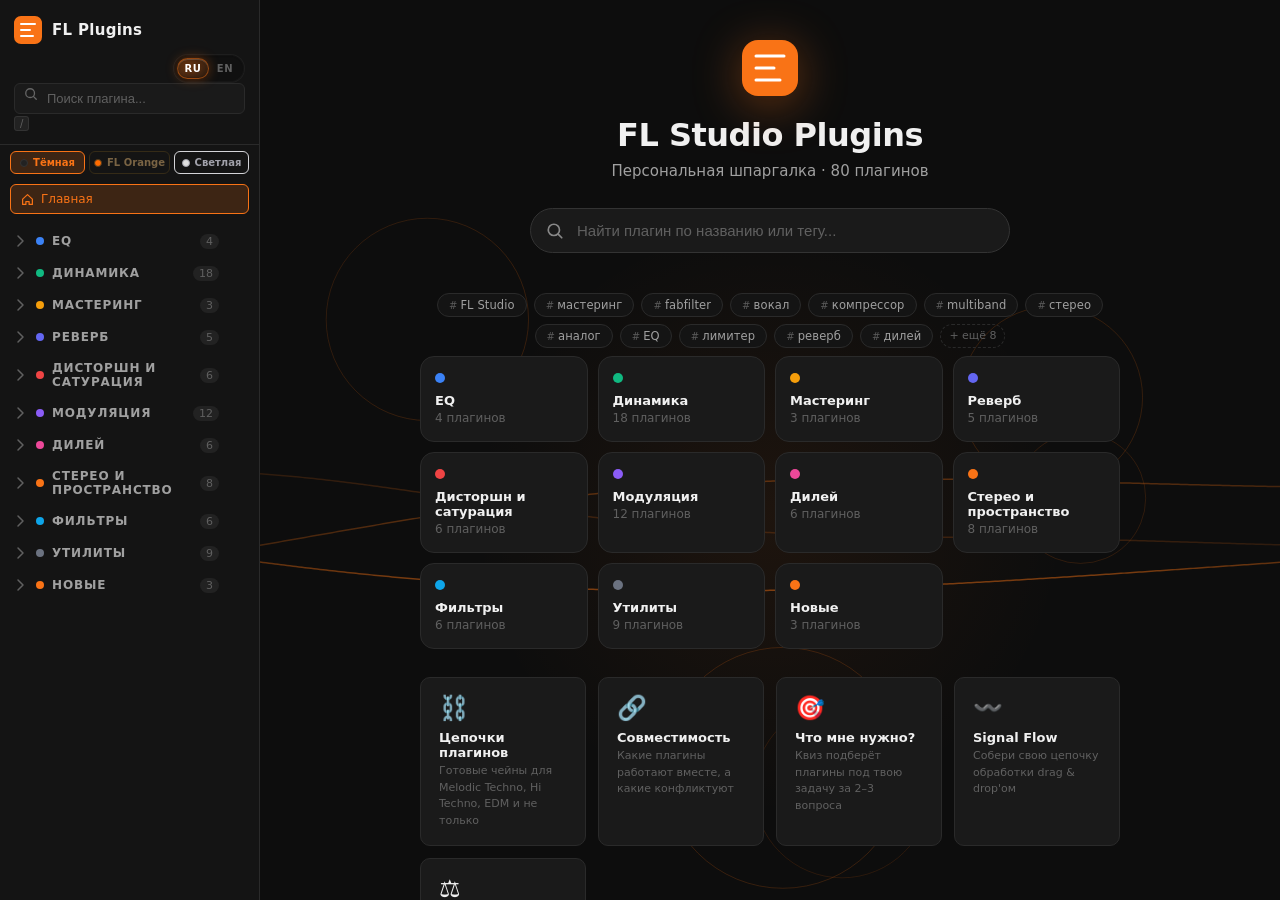
==== commit 6b5315c5: "Add mobile responsive layout with off-canvas sidebar" ====
--- a/index.html
+++ b/index.html
@@ -8,9 +8,22 @@
 </head>
 <body>
 
+  <!-- ===== MOBILE TOPBAR ===== -->
+  <button id="mobile-menu-btn" aria-label="Меню" onclick="toggleSidebar()">
+    <svg width="20" height="20" viewBox="0 0 16 16" fill="none">
+      <path d="M2 4h12M2 8h12M2 12h12" stroke="currentColor" stroke-width="1.6" stroke-linecap="round"/>
+    </svg>
+  </button>
+  <div id="sidebar-overlay" onclick="closeSidebar()"></div>
+
   <!-- ===== SIDEBAR ===== -->
   <aside id="sidebar">
     <div class="sidebar-top">
+      <button id="sidebar-close-btn" aria-label="Закрыть меню" onclick="closeSidebar()">
+        <svg width="16" height="16" viewBox="0 0 16 16" fill="none">
+          <path d="M3 3l10 10M13 3L3 13" stroke="currentColor" stroke-width="1.6" stroke-linecap="round"/>
+        </svg>
+      </button>
       <div class="logo" onclick="goHome()" title="На главную" style="cursor:pointer">
         <svg width="28" height="28" viewBox="0 0 28 28" fill="none">
           <rect width="28" height="28" rx="7" fill="#F97316"/>
--- a/css/styles.css
+++ b/css/styles.css
@@ -906,6 +906,114 @@
   padding: 2px 8px;
   border-radius: 10px;
   letter-spacing: 0.04em;
+}
+
+/* ============================================================
+   MOBILE — off-canvas sidebar + topbar
+   ============================================================ */
+
+#mobile-menu-btn {
+  display: none;
+  position: fixed;
+  top: 10px;
+  left: 10px;
+  z-index: 900;
+  width: 38px;
+  height: 38px;
+  align-items: center;
+  justify-content: center;
+  background: var(--bg-2);
+  border: 1px solid var(--border-2);
+  border-radius: var(--radius-sm);
+  color: var(--text);
+  cursor: pointer;
+  box-shadow: 0 4px 14px rgba(0,0,0,0.35);
+}
+
+#sidebar-close-btn {
+  display: none;
+  background: none;
+  border: none;
+  color: var(--text-3);
+  cursor: pointer;
+  padding: 4px;
+  margin-left: auto;
+}
+
+#sidebar-overlay {
+  display: none;
+  position: fixed;
+  inset: 0;
+  background: rgba(0,0,0,0.55);
+  z-index: 850;
+  opacity: 0;
+  pointer-events: none;
+  transition: opacity 0.2s ease;
+}
+
+@media (max-width: 768px) {
+  #mobile-menu-btn { display: flex; }
+  #sidebar-close-btn { display: block; }
+
+  body { overflow: hidden; }
+
+  #sidebar {
+    position: fixed;
+    top: 0; left: 0;
+    height: 100vh;
+    z-index: 950;
+    transform: translateX(-100%);
+    transition: transform 0.25s ease;
+    box-shadow: 0 0 30px rgba(0,0,0,0.5);
+  }
+
+  #sidebar.open { transform: translateX(0); }
+
+  .logo { flex: 1; }
+
+  #sidebar-overlay {
+    display: block;
+  }
+  #sidebar-overlay.visible {
+    opacity: 1;
+    pointer-events: auto;
+  }
+
+  #main { width: 100%; padding-top: 50px; }
+
+  #cat-bg-canvas {
+    left: 0;
+    width: 100vw;
+  }
+
+  #plugin-hero { padding: 30px 16px 24px; flex-direction: column; }
+  #plugin-hero-img { display: none; }
+  .plugin-hero-content { flex-direction: column; }
+  #plugin-name { font-size: 22px; }
+
+  .plugin-body { padding: 0 16px 32px; }
+  .feature-screen { padding: 20px 16px; }
+  .cat-screen-inner { padding: 20px 16px; }
+  #search-results { padding: 16px; }
+
+  .tabs { overflow-x: auto; }
+
+  #category-grid { grid-template-columns: repeat(auto-fill, minmax(120px, 1fr)); }
+  .feature-nav { grid-template-columns: repeat(2, 1fr); }
+  .cat-plugins-grid { grid-template-columns: repeat(auto-fill, minmax(150px, 1fr)); }
+  .chains-grid { grid-template-columns: 1fr; }
+  .compat-grid { grid-template-columns: 1fr; }
+
+  .compare-select-wrap { grid-template-columns: 1fr; }
+  .compare-vs { display: none; }
+  .compare-split { grid-template-columns: 1fr; }
+
+  .sf-wrap { flex-direction: column; }
+  .sf-palette { width: 100%; }
+
+  .plugin-picker-box { width: 92vw; }
+
+  .quiz-wrap { max-width: 100%; }
 }
 
 /* ============================================================
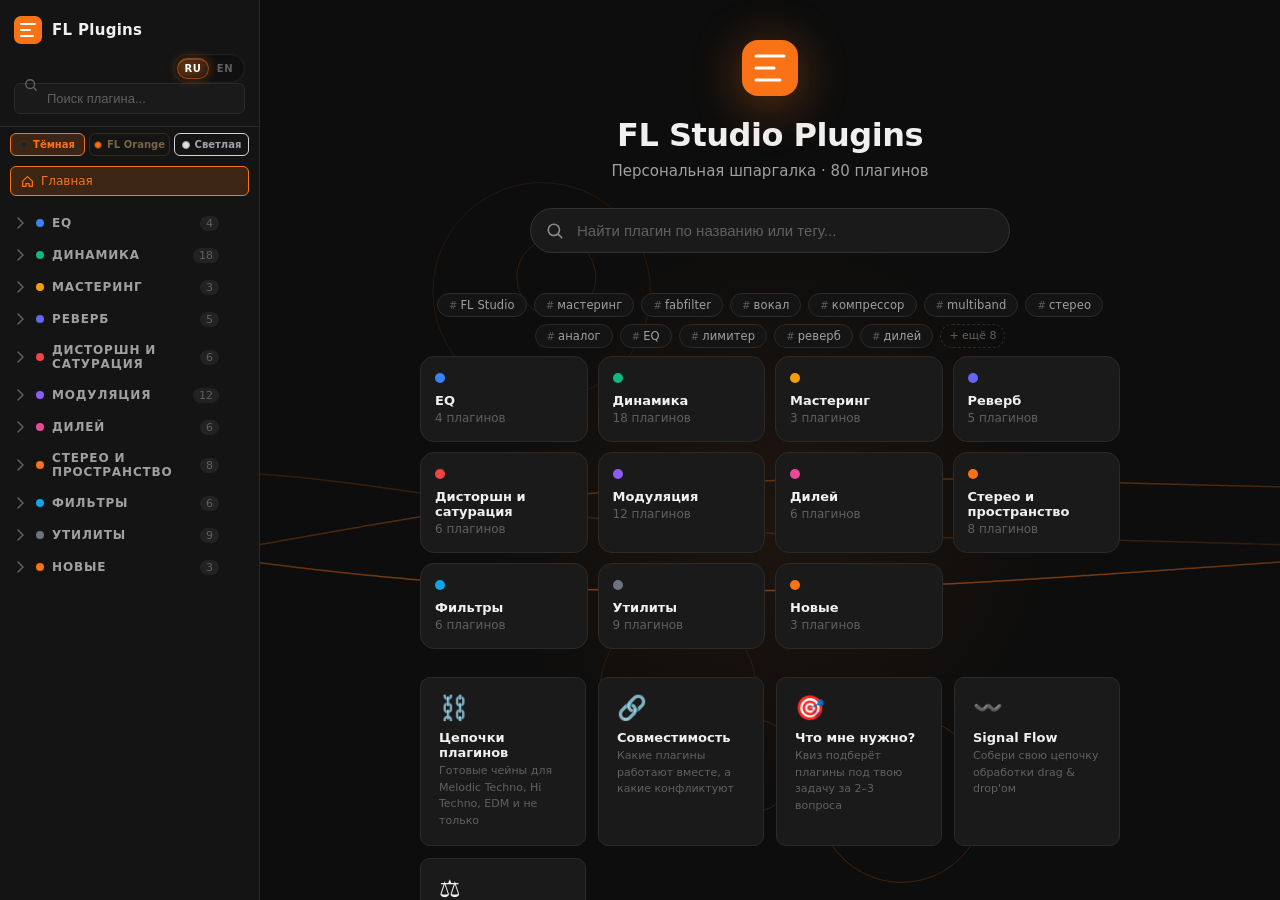
==== commit 61772ead: "Add EN translations for chains, compatibility matrix and quiz; fix hardcoded RU labels; hide search " ====
--- a/index.html
+++ b/index.html
@@ -42,7 +42,6 @@
           <path d="M11 11l3 3" stroke="#666" stroke-width="1.5" stroke-linecap="round"/>
         </svg>
         <input type="text" id="sidebar-search" placeholder="Поиск плагина...">
-        <span class="kbd">/</span>
       </div>
     </div>
 
@@ -140,6 +139,7 @@
 
   <script src="js/data.js"></script>
   <script src="js/chains.js"></script>
+  <script src="js/chains.en.js"></script>
   <script src="js/lang.js"></script>
   <script src="js/data.en.js"></script>
 
